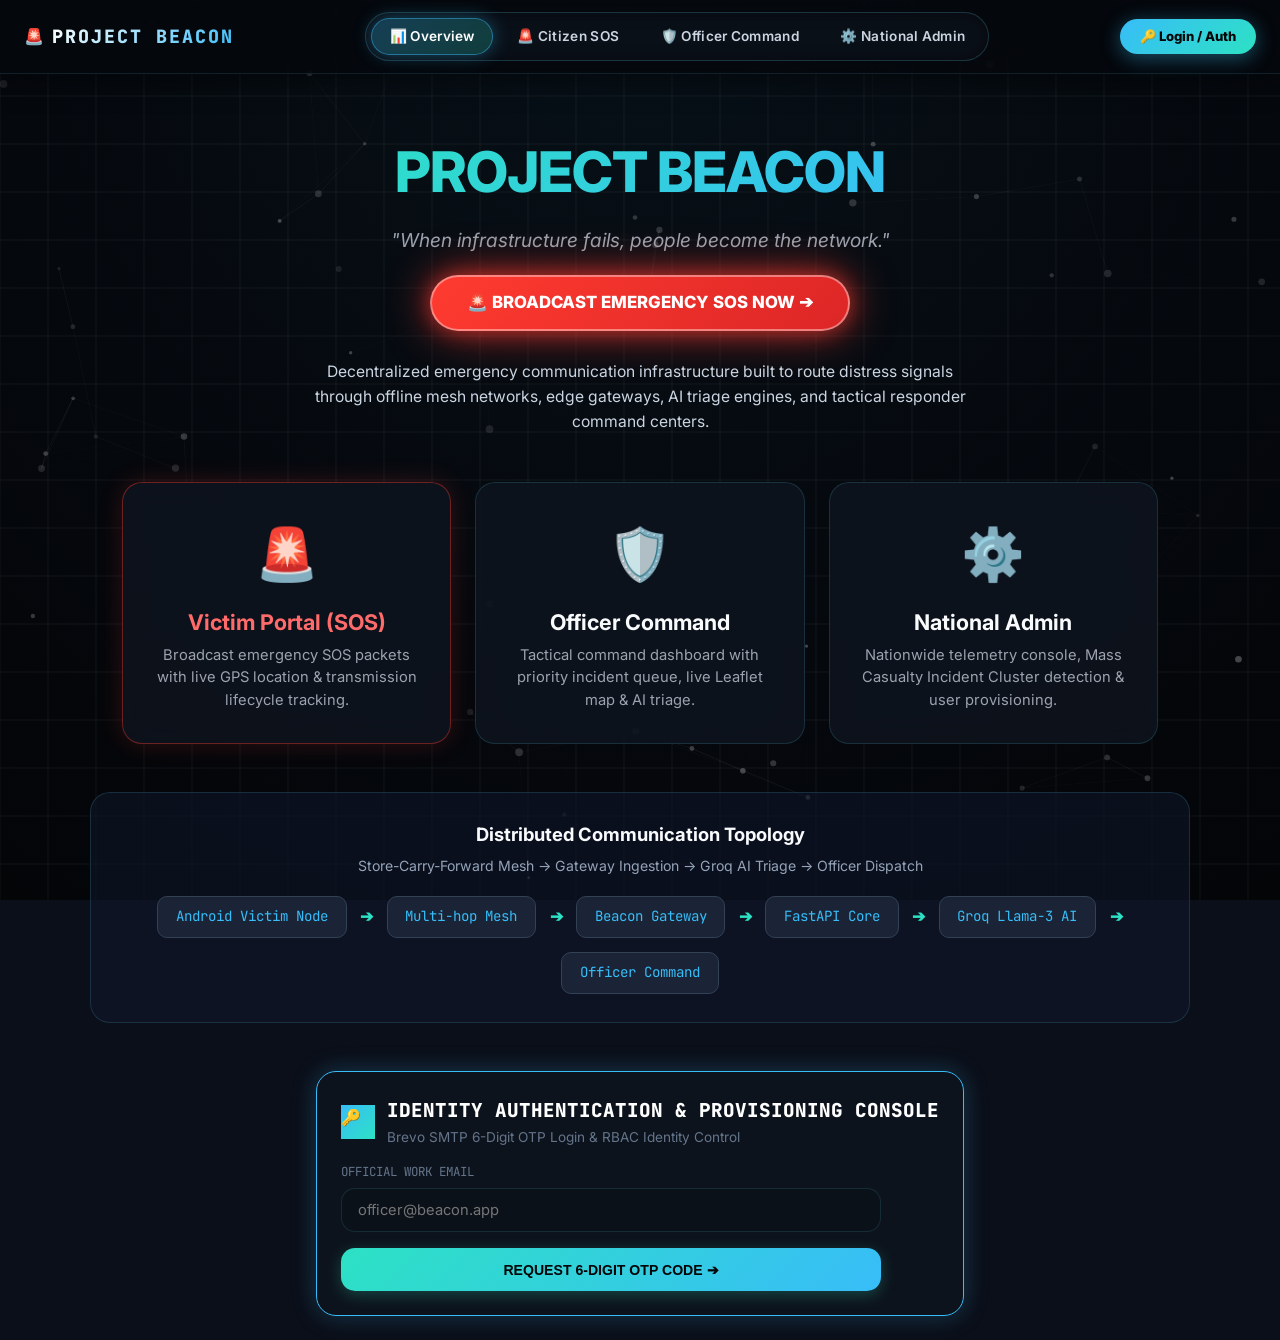
==== frontend/index.html @ 0e911824 "refactor: full repo restructure — backend/, frontend/, docs/ Complete professional reorganization of" ====
<!DOCTYPE html>
<html lang="en">
<head>
    <meta charset="UTF-8">
    <meta name="viewport" content="width=device-width, initial-scale=1.0">
    <title>Project Beacon | Emergency Communication Fabric</title>
    <link href="https://fonts.googleapis.com/css2?family=Inter:wght@300;400;500;600;700&family=JetBrains+Mono:wght@400;700&display=swap" rel="stylesheet">
    <link rel="icon" href="data:image/svg+xml,<svg xmlns='http://www.w3.org/2000/svg' viewBox='0 0 100 100'><text y='.9em' font-size='90'>🚨</text></svg>">
    <link rel="stylesheet" href="css/index.css?v=3.0">
    <link rel="stylesheet" href="/static/css/index.css?v=3.0">
    <style>
        body { font-family: 'Inter', sans-serif; background-color: #0b0f19; color: #f3f4f6; margin: 0; padding: 0; min-height: 100vh; display: flex; flex-direction: column; }
        .hero { text-align: center; padding: 3.5rem 1rem 1.5rem; max-width: 880px; margin: 0 auto; position: relative; z-index: 1; }
        .hero h1 { font-size: 3.5rem; font-weight: 800; background: linear-gradient(135deg, #2de1c4 0%, #38bdf8 100%); -webkit-background-clip: text; -webkit-text-fill-color: transparent; margin-bottom: 0.75rem; letter-spacing: -1px; }
        .tagline { font-size: 1.2rem; color: #9ca3af; font-style: italic; margin-bottom: 1.25rem; }
        
        .portal-grid { display: grid; grid-template-columns: repeat(auto-fit, minmax(280px, 1fr)); gap: 1.5rem; max-width: 1100px; margin: 0 auto; padding: 1.5rem 2rem; width: 90%; position: relative; z-index: 1; }
        
        .portal-card { background: rgba(15, 22, 32, 0.75); border: 1px solid rgba(100, 220, 255, 0.15); backdrop-filter: blur(16px); border-radius: 20px; padding: 2rem; text-decoration: none; color: inherit; transition: all 0.3s cubic-bezier(0.16, 1, 0.3, 1); display: flex; flex-direction: column; align-items: center; text-align: center; }
        .portal-card:hover { transform: translateY(-6px); border-color: #38bdf8; box-shadow: 0 12px 35px rgba(56, 189, 248, 0.2); }
        .portal-icon { font-size: 3.2rem; margin-bottom: 0.85rem; }
        .portal-title { font-size: 1.35rem; font-weight: 700; color: #f9fafb; margin-bottom: 0.4rem; }
        .portal-desc { font-size: 0.92rem; color: #9ca3af; line-height: 1.5; }
        
        .tech-money-shot { max-width: 1100px; margin: 1.5rem auto; padding: 1.75rem 2rem; background: rgba(15, 23, 42, 0.6); border: 1px solid rgba(100, 220, 255, 0.15); border-radius: 20px; width: 90%; text-align: center; position: relative; z-index: 1; }
        .flow-diagram { display: flex; flex-wrap: wrap; justify-content: center; align-items: center; gap: 0.85rem; margin-top: 1.25rem; font-family: 'JetBrains Mono', monospace; }
        .flow-node { background: rgba(30, 41, 59, 0.8); padding: 0.6rem 1.1rem; border-radius: 10px; border: 1px solid #334155; font-size: 0.88rem; color: #38bdf8; }
        .flow-arrow { color: #2de1c4; font-weight: bold; }
    </style>
</head>
<body>

    <!-- Enterprise Top Navigation Bar with Fancy Glassmorphic Pill Tabs -->
    <nav class="beacon-navbar">
        <a href="index.html" class="beacon-brand">
            <div class="beacon-logo-icon">🚨</div>
            <span class="beacon-brand-name">PROJECT BEACON</span>
        </a>

        <div class="beacon-nav-links">
            <a href="index.html" class="beacon-nav-item active">📊 Overview</a>
            <a href="victim.html" class="beacon-nav-item">🚨 Citizen SOS</a>
            <a href="officer.html" class="beacon-nav-item">🛡️ Officer Command</a>
            <a href="admin.html" class="beacon-nav-item">⚙️ National Admin</a>
        </div>

        <div>
            <a href="#authSection" id="navAuthBtn" class="btn-auth-blue" onclick="scrollToAuthSection()">
                🔑 Login / Auth
            </a>
        </div>
    </nav>

    <div class="hero">
        <h1>PROJECT BEACON</h1>
        <div class="tagline">"When infrastructure fails, people become the network."</div>

        <!-- Prominent Red Glowing Emergency SOS Shortcut Button -->
        <div style="margin: 1.25rem 0 1.75rem;">
            <a href="victim.html" class="btn-danger" style="padding: 0.85rem 2.2rem; font-size: 1.05rem; font-weight: 800; border-radius: 9999px; text-decoration: none; display: inline-flex; align-items: center; gap: 0.6rem; box-shadow: 0 0 45px rgba(255, 59, 48, 0.7), 0 0 20px rgba(255, 59, 48, 0.5); border: 2px solid rgba(255,255,255,0.4);">
                🚨 BROADCAST EMERGENCY SOS NOW ➔
            </a>
        </div>

        <p style="color: #cbd5e1; max-width: 680px; margin: 0 auto; line-height: 1.6; font-size: 0.98rem;">
            Decentralized emergency communication infrastructure built to route distress signals through offline mesh networks, edge gateways, AI triage engines, and tactical responder command centers.
        </p>
    </div>

    <div class="portal-grid">
        <a href="victim.html" class="portal-card" style="border-color: rgba(255,59,48,0.4); box-shadow: 0 0 25px rgba(255,59,48,0.18);">
            <div class="portal-icon">🚨</div>
            <div class="portal-title" style="color: #ff6b6b;">Victim Portal (SOS)</div>
            <div class="portal-desc">Broadcast emergency SOS packets with live GPS location & transmission lifecycle tracking.</div>
        </a>

        <a href="officer.html" class="portal-card">
            <div class="portal-icon">🛡️</div>
            <div class="portal-title">Officer Command</div>
            <div class="portal-desc">Tactical command dashboard with priority incident queue, live Leaflet map & AI triage.</div>
        </a>

        <a href="admin.html" class="portal-card">
            <div class="portal-icon">⚙️</div>
            <div class="portal-title">National Admin</div>
            <div class="portal-desc">Nationwide telemetry console, Mass Casualty Incident Cluster detection & user provisioning.</div>
        </a>
    </div>

    <div class="tech-money-shot">
        <h3 style="color: #f8fafc; margin-bottom: 0.4rem; font-size: 1.15rem;">Distributed Communication Topology</h3>
        <p style="color: #94a3b8; font-size: 0.88rem;">Store-Carry-Forward Mesh → Gateway Ingestion → Groq AI Triage → Officer Dispatch</p>
        <div class="flow-diagram">
            <div class="flow-node">Android Victim Node</div>
            <div class="flow-arrow">➔</div>
            <div class="flow-node">Multi-hop Mesh</div>
            <div class="flow-arrow">➔</div>
            <div class="flow-node">Beacon Gateway</div>
            <div class="flow-arrow">➔</div>
            <div class="flow-node">FastAPI Core</div>
            <div class="flow-arrow">➔</div>
            <div class="flow-node">Groq Llama-3 AI</div>
            <div class="flow-arrow">➔</div>
            <div class="flow-node">Officer Command</div>
        </div>
    </div>

    <!-- Dedicated Bottom Authentication Console -->
    <div class="app-container" style="padding-top: 0;">
        <div id="authSection" class="glass-panel" style="margin-top: 1.5rem; border-color: var(--color-cyan); box-shadow: var(--glow-medium);">
            <div style="display: flex; align-items: center; gap: 0.75rem; margin-bottom: 1rem;">
                <div class="beacon-logo-icon" style="width: 34px; height: 34px; font-size: 1rem; background: linear-gradient(135deg, var(--color-cyan), var(--color-green));">🔑</div>
                <div>
                    <h3 style="font-size: 1.2rem; font-weight: 800; font-family: var(--font-mono); color: var(--text-primary); margin: 0;">
                        IDENTITY AUTHENTICATION & PROVISIONING CONSOLE
                    </h3>
                    <p style="color: var(--text-muted); font-size: 0.85rem; margin-top: 2px;">
                        Brevo SMTP 6-Digit OTP Login & RBAC Identity Control
                    </p>
                </div>
            </div>

            <!-- STEP 1: Email Form -->
            <div id="authBottomStepEmail" style="max-width: 540px;">
                <div style="margin-bottom: 1rem;">
                    <label style="display: block; font-size: 0.78rem; font-family: var(--font-mono); color: var(--text-muted); margin-bottom: 0.4rem; text-transform: uppercase;">
                        OFFICIAL WORK EMAIL
                    </label>
                    <input type="email" id="authBottomEmailInput" class="beacon-input" placeholder="officer@beacon.app" />
                </div>

                <button id="btnBottomSendOtp" onclick="handleBottomSendOtp()" class="btn-primary" style="padding: 0.85rem 1.5rem; width: 100%;">
                    REQUEST 6-DIGIT OTP CODE ➔
                </button>
                <div id="authBottomEmailMsg" style="font-size: 0.82rem; text-align: center; margin-top: 0.85rem; color: var(--color-cyan); display: none;"></div>
            </div>

            <!-- STEP 2: 6-Digit OTP Grid -->
            <div id="authBottomStepOtp" style="max-width: 540px; display: none;">
                <p style="color: var(--text-secondary); font-size: 0.88rem; margin-bottom: 0.5rem;">
                    Enter 6-digit verification code sent to <strong id="authBottomTargetEmail" style="color: var(--color-cyan);"></strong>.
                </p>
                <p style="font-family: var(--font-mono); font-size: 0.78rem; color: var(--color-orange); margin-bottom: 1rem;">
                    ⏱️ CODE EXPIRES IN: <span id="authBottomTimer">05:00</span>
                </p>

                <div class="otp-box-grid">
                    <input type="text" maxlength="1" class="otp-digit-input-bottom" data-index="0" />
                    <input type="text" maxlength="1" class="otp-digit-input-bottom" data-index="1" />
                    <input type="text" maxlength="1" class="otp-digit-input-bottom" data-index="2" />
                    <input type="text" maxlength="1" class="otp-digit-input-bottom" data-index="3" />
                    <input type="text" maxlength="1" class="otp-digit-input-bottom" data-index="4" />
                    <input type="text" maxlength="1" class="otp-digit-input-bottom" data-index="5" />
                </div>

                <button id="btnBottomVerifyOtp" onclick="handleBottomVerifyOtp()" class="btn-primary" style="padding: 0.85rem 1.5rem; width: 100%;">
                    VERIFY & AUTHENTICATE ➔
                </button>
                <div id="authBottomOtpMsg" style="font-size: 0.82rem; text-align: center; margin-top: 0.85rem; color: var(--color-red); display: none;"></div>
            </div>
        </div>
    </div>

    <script src="js/mesh-bg.js?v=3.0"></script>
    <script src="/static/js/mesh-bg.js?v=3.0"></script>
    <script src="js/auth-modal.js?v=3.0"></script>
    <script src="/static/js/auth-modal.js?v=3.0"></script>
</body>
</html>
---- frontend/css/index.css ----
/* ==========================================================================
   PROJECT BEACON — Enterprise Design System & Interactive Theme Engine
   Features: Particle Splatter & Shockwave Energy Transition Engine,
   Glassmorphic Nav Pills, De-cluttered Layout System, 8pt Spacing,
   Intense Vector Grid Glow, Physical SOS Reactivity.
   ========================================================================== */

@import url('https://fonts.googleapis.com/css2?family=Inter:wght@300;400;500;600;700;800&family=JetBrains+Mono:ital,wght@0,400;0,600;0,700;1,400&display=swap');

:root {
  /* 8pt Spacing System Tokens */
  --space-micro: 4px;
  --space-gap: 8px;
  --space-padding-sm: 12px;
  --space-padding: 16px;
  --space-section: 24px;
  --space-major: 32px;
  --space-hero: 48px;

  /* 3 Visual Layers */
  --bg-gradient-top: #071118;
  --bg-gradient-center: #05080d;
  --bg-gradient-bottom: #030507;
  
  --surface-base: rgba(15, 22, 30, 0.75);
  --surface-hover: rgba(22, 32, 45, 0.85);
  --surface-active: rgba(30, 44, 62, 0.9);
  --surface-input: rgba(12, 18, 26, 0.7);

  /* Borders & Dividers */
  --border-subtle: rgba(100, 220, 255, 0.12);
  --border-active: rgba(0, 255, 200, 0.35);

  /* Colors */
  --color-cyan: #38bdf8;
  --color-green: #2de1c4;
  --color-orange: #f59e0b;
  --color-red: #ff3b30;
  --color-red-dark: #dc2626;
  --text-primary: #ffffff;
  --text-secondary: #cbd5e1;
  --text-muted: #64748b;

  /* Glow Tokens */
  --glow-subtle: 0 0 16px rgba(45, 225, 196, 0.15);
  --glow-medium: 0 0 24px rgba(56, 189, 248, 0.25);
  --glow-strong: 0 0 60px rgba(255, 59, 48, 0.6);

  /* Easing */
  --ease-micro: 120ms cubic-bezier(0.4, 0, 0.2, 1);
  --ease-button: 180ms cubic-bezier(0.34, 1.56, 0.64, 1);
  --ease-card: 280ms cubic-bezier(0.16, 1, 0.3, 1);

  /* Radii */
  --radius-sm: 8px;
  --radius-md: 14px;
  --radius-lg: 20px;
  --radius-full: 9999px;
  
  --font-sans: 'Inter', system-ui, -apple-system, sans-serif;
  --font-mono: 'JetBrains Mono', monospace;
}

*, *::before, *::after {
  box-sizing: border-box;
  margin: 0;
  padding: 0;
}

html {
  scroll-behavior: smooth;
}

body {
  font-family: var(--font-sans);
  background: radial-gradient(circle at 50% 0%, var(--bg-gradient-top) 0%, var(--bg-gradient-center) 60%, var(--bg-gradient-bottom) 100%);
  color: var(--text-primary);
  min-height: 100vh;
  line-height: 1.5;
  overflow-x: hidden;
  background-attachment: fixed;
}

/* Faint Tactical Canvas Background */
#meshBgCanvas {
  position: fixed;
  top: 0; left: 0; width: 100vw; height: 100vh;
  pointer-events: none;
  z-index: 0;
  opacity: 0.85;
}

/* PARTICLE SPLATTER TRANSITION CANVAS OVERLAY */
#splatterCanvas {
  position: fixed;
  top: 0;
  left: 0;
  width: 100vw;
  height: 100vh;
  pointer-events: none;
  z-index: 999999;
}

/* FANCY GLASSMOPHIC TOP NAVIGATION BAR & PILL TABS */
.beacon-navbar {
  position: sticky;
  top: 0;
  z-index: 100;
  background: rgba(5, 8, 12, 0.85);
  backdrop-filter: blur(20px);
  -webkit-backdrop-filter: blur(20px);
  border-bottom: 1px solid var(--border-subtle);
  padding: 0.75rem var(--space-section);
  display: flex;
  justify-content: space-between;
  align-items: center;
  box-shadow: 0 4px 30px rgba(0, 0, 0, 0.5);
}

.beacon-brand {
  display: flex;
  align-items: center;
  gap: var(--space-gap);
  text-decoration: none;
}

.beacon-brand-name {
  font-family: var(--font-mono);
  font-size: 1.15rem;
  font-weight: 800;
  letter-spacing: 2px;
  background: linear-gradient(135deg, #ffffff 0%, var(--color-cyan) 100%);
  -webkit-background-clip: text;
  -webkit-text-fill-color: transparent;
}

/* Fancy Pill Container for Navigation Tabs */
.beacon-nav-links {
  display: flex;
  align-items: center;
  gap: 0.4rem;
  background: rgba(15, 22, 32, 0.65);
  padding: 5px;
  border-radius: var(--radius-full);
  border: 1px solid rgba(100, 220, 255, 0.18);
  box-shadow: inset 0 0 15px rgba(0, 0, 0, 0.4);
}

.beacon-nav-item {
  color: var(--text-secondary);
  text-decoration: none;
  font-size: 0.85rem;
  font-weight: 600;
  padding: 0.45rem 1.1rem;
  border-radius: var(--radius-full);
  transition: all 0.2s cubic-bezier(0.34, 1.56, 0.64, 1);
  display: flex;
  align-items: center;
  gap: 0.45rem;
  letter-spacing: 0.3px;
}

.beacon-nav-item:hover {
  color: var(--color-cyan);
  background: rgba(56, 189, 248, 0.12);
  transform: translateY(-1px);
}

.beacon-nav-item.active {
  color: #ffffff;
  background: linear-gradient(135deg, rgba(56, 189, 248, 0.28) 0%, rgba(45, 225, 196, 0.22) 100%);
  border: 1px solid rgba(56, 189, 248, 0.45);
  box-shadow: 0 0 18px rgba(56, 189, 248, 0.35);
}

/* Top Right Blue Auth Button */
.btn-auth-blue {
  background: linear-gradient(135deg, var(--color-cyan) 0%, var(--color-green) 100%) !important;
  color: var(--bg-gradient-bottom) !important;
  border: none !important;
  padding: 0.5rem 1.25rem !important;
  border-radius: var(--radius-full) !important;
  font-weight: 800 !important;
  font-size: 0.82rem !important;
  cursor: pointer !important;
  box-shadow: 0 4px 20px rgba(56, 189, 248, 0.4) !important;
  transition: transform var(--ease-button), box-shadow var(--ease-button) !important;
  display: inline-flex !important;
  align-items: center !important;
  justify-content: center !important;
  text-decoration: none !important;
}

.btn-auth-blue:hover {
  transform: translateY(-2px) !important;
  box-shadow: 0 8px 28px rgba(56, 189, 248, 0.6) !important;
}

/* Layout Containers */
.app-container {
  position: relative;
  z-index: 1;
  max-width: 1200px;
  margin: 0 auto;
  padding: var(--space-section) var(--space-padding);
}

/* De-cluttered Glassmorphic Panels */
.glass-panel {
  background: var(--surface-base);
  backdrop-filter: blur(16px);
  -webkit-backdrop-filter: blur(16px);
  border: 1px solid var(--border-subtle);
  border-radius: var(--radius-lg);
  padding: var(--space-section);
  box-shadow: var(--glow-subtle);
  transition: border-color var(--ease-card), box-shadow var(--ease-card), transform var(--ease-card);
}

/* MASSIVE GIANT GLOWING RED SOS BUTTON & LIVE SONAR RINGS */
.sos-trigger-container {
  display: flex;
  justify-content: center;
  align-items: center;
  margin: 1.5rem 0;
  position: relative;
}

.sos-button-wrapper {
  position: relative;
  width: 340px;
  height: 340px;
  display: flex;
  align-items: center;
  justify-content: center;
}

.sos-sonar-ring {
  position: absolute;
  top: 50%;
  left: 50%;
  transform: translate(-50%, -50%);
  width: 260px;
  height: 260px;
  border-radius: 50%;
  border: 2px solid rgba(255, 59, 48, 0.7);
  box-shadow: 0 0 25px rgba(255, 59, 48, 0.5);
  pointer-events: none;
  z-index: 1;
  animation: sonarPulse 3s cubic-bezier(0.215, 0.61, 0.355, 1) infinite;
}

.sos-sonar-ring:nth-child(2) {
  animation-delay: 1.5s;
}

@keyframes sonarPulse {
  0% {
    width: 260px;
    height: 260px;
    opacity: 0.9;
    border-color: rgba(255, 59, 48, 0.9);
  }
  50% {
    opacity: 0.5;
    border-color: rgba(255, 82, 82, 0.6);
  }
  100% {
    width: 400px;
    height: 400px;
    opacity: 0;
    border-color: rgba(255, 59, 48, 0);
  }
}

@keyframes sosBtnBreathingGlow {
  0% {
    box-shadow: 0 0 50px rgba(255, 59, 48, 0.75), 0 0 25px rgba(255, 59, 48, 0.5), inset 0 0 25px rgba(255, 255, 255, 0.4);
    transform: scale(1);
  }
  50% {
    box-shadow: 0 0 100px rgba(255, 59, 48, 1), 0 0 50px rgba(255, 59, 48, 0.8), inset 0 0 40px rgba(255, 255, 255, 0.7);
    transform: scale(1.04);
  }
  100% {
    box-shadow: 0 0 50px rgba(255, 59, 48, 0.75), 0 0 25px rgba(255, 59, 48, 0.5), inset 0 0 25px rgba(255, 255, 255, 0.4);
    transform: scale(1);
  }
}

.sos-primary-btn {
  width: 260px !important;
  height: 260px !important;
  border-radius: 50% !important;
  background: radial-gradient(circle at 35% 35%, #ff5252 0%, #ff3b30 50%, #b91c1c 100%) !important;
  border: 6px solid #ffffff !important;
  color: #ffffff !important;
  font-family: var(--font-sans) !important;
  font-size: 3.5rem !important;
  font-weight: 900 !important;
  letter-spacing: 3px !important;
  cursor: pointer !important;
  box-shadow: 0 0 80px rgba(255, 59, 48, 0.8), inset 0 0 25px rgba(255, 255, 255, 0.4) !important;
  display: flex !important;
  flex-direction: column !important;
  align-items: center !important;
  justify-content: center !important;
  user-select: none !important;
  -webkit-user-select: none !important;
  outline: none !important;
  z-index: 10 !important;
  position: relative !important;
  animation: sosBtnBreathingGlow 2.5s ease-in-out infinite !important;
  transition: transform 0.15s cubic-bezier(0.34, 1.56, 0.64, 1) !important;
}

.sos-primary-btn:active, .sos-primary-btn.holding {
  transform: scale(0.95) !important;
  box-shadow: 0 0 120px rgba(255, 59, 48, 1), inset 0 0 45px rgba(255, 255, 255, 0.8) !important;
}

.sos-progress-svg {
  position: absolute;
  top: 10px;
  left: 10px;
  width: 320px;
  height: 320px;
  transform: rotate(-90deg);
  pointer-events: none;
  z-index: 5;
}

.sos-progress-bg {
  fill: none;
  stroke: rgba(255, 59, 48, 0.15);
  stroke-width: 8;
}

.sos-progress-fill {
  fill: none;
  stroke: #ff3b30;
  stroke-width: 10;
  stroke-linecap: round;
  stroke-dasharray: 942;
  stroke-dashoffset: 942;
  transition: stroke-dashoffset 0.03s linear;
  filter: drop-shadow(0 0 8px #ff3b30);
}

/* Bottom Auth 6-Digit Grid */
.otp-box-grid {
  display: flex;
  gap: var(--space-gap);
  margin: 1rem 0;
}

.otp-digit-input-bottom {
  width: 48px;
  height: 56px;
  text-align: center;
  font-family: var(--font-mono);
  font-size: 1.5rem;
  font-weight: 800;
  background: var(--surface-input);
  border: 1px solid var(--border-subtle);
  border-radius: var(--radius-md);
  color: var(--color-cyan);
  outline: none;
  transition: border-color var(--ease-micro), box-shadow var(--ease-micro);
}

.otp-digit-input-bottom:focus {
  border-color: var(--color-green);
  box-shadow: 0 0 15px rgba(45, 225, 196, 0.3);
}

/* Inputs & Form Controls */
.beacon-input {
  width: 100%;
  background: var(--surface-input);
  border: 1px solid var(--border-subtle);
  border-radius: var(--radius-md);
  color: var(--text-primary);
  padding: var(--space-padding-sm) var(--space-padding);
  font-family: var(--font-sans);
  font-size: 0.92rem;
  outline: none;
  transition: border-color var(--ease-micro), box-shadow var(--ease-micro);
}

.beacon-input:focus {
  border-color: var(--color-cyan);
  box-shadow: 0 0 15px rgba(56, 189, 248, 0.2);
}

/* Buttons */
.btn-primary {
  background: linear-gradient(135deg, var(--color-green) 0%, var(--color-cyan) 100%);
  color: var(--bg-gradient-bottom);
  border: none;
  padding: var(--space-padding-sm) var(--space-padding);
  border-radius: var(--radius-md);
  font-weight: 700;
  font-size: 0.88rem;
  cursor: pointer;
  transition: transform var(--ease-button), box-shadow var(--ease-button);
  box-shadow: 0 4px 15px rgba(45, 225, 196, 0.25);
  display: inline-flex;
  align-items: center;
  justify-content: center;
  gap: var(--space-gap);
  text-decoration: none;
}

.btn-primary:hover {
  transform: translateY(-2px);
  box-shadow: 0 8px 25px rgba(45, 225, 196, 0.4);
}

.btn-danger {
  background: linear-gradient(135deg, var(--color-red) 0%, var(--color-red-dark) 100%);
  color: #ffffff;
  border: none;
  padding: var(--space-padding-sm) var(--space-padding);
  border-radius: var(--radius-md);
  font-weight: 700;
  font-size: 0.88rem;
  cursor: pointer;
  transition: transform var(--ease-button), box-shadow var(--ease-button);
  box-shadow: 0 4px 15px rgba(255, 59, 48, 0.35);
  display: inline-flex;
  align-items: center;
  justify-content: center;
  gap: var(--space-gap);
  text-decoration: none;
}

.btn-danger:hover {
  transform: translateY(-2px);
  box-shadow: 0 8px 25px rgba(255, 59, 48, 0.6);
}
---- static/css/index.css ----
/* ==========================================================================
   PROJECT BEACON — Enterprise Design System & Interactive Theme Engine
   Features: Particle Splatter & Shockwave Energy Transition Engine,
   Glassmorphic Nav Pills, De-cluttered Layout System, 8pt Spacing,
   Intense Vector Grid Glow, Physical SOS Reactivity.
   ========================================================================== */

@import url('https://fonts.googleapis.com/css2?family=Inter:wght@300;400;500;600;700;800&family=JetBrains+Mono:ital,wght@0,400;0,600;0,700;1,400&display=swap');

:root {
  /* 8pt Spacing System Tokens */
  --space-micro: 4px;
  --space-gap: 8px;
  --space-padding-sm: 12px;
  --space-padding: 16px;
  --space-section: 24px;
  --space-major: 32px;
  --space-hero: 48px;

  /* 3 Visual Layers */
  --bg-gradient-top: #071118;
  --bg-gradient-center: #05080d;
  --bg-gradient-bottom: #030507;
  
  --surface-base: rgba(15, 22, 30, 0.75);
  --surface-hover: rgba(22, 32, 45, 0.85);
  --surface-active: rgba(30, 44, 62, 0.9);
  --surface-input: rgba(12, 18, 26, 0.7);

  /* Borders & Dividers */
  --border-subtle: rgba(100, 220, 255, 0.12);
  --border-active: rgba(0, 255, 200, 0.35);

  /* Colors */
  --color-cyan: #38bdf8;
  --color-green: #2de1c4;
  --color-orange: #f59e0b;
  --color-red: #ff3b30;
  --color-red-dark: #dc2626;
  --text-primary: #ffffff;
  --text-secondary: #cbd5e1;
  --text-muted: #64748b;

  /* Glow Tokens */
  --glow-subtle: 0 0 16px rgba(45, 225, 196, 0.15);
  --glow-medium: 0 0 24px rgba(56, 189, 248, 0.25);
  --glow-strong: 0 0 60px rgba(255, 59, 48, 0.6);

  /* Easing */
  --ease-micro: 120ms cubic-bezier(0.4, 0, 0.2, 1);
  --ease-button: 180ms cubic-bezier(0.34, 1.56, 0.64, 1);
  --ease-card: 280ms cubic-bezier(0.16, 1, 0.3, 1);

  /* Radii */
  --radius-sm: 8px;
  --radius-md: 14px;
  --radius-lg: 20px;
  --radius-full: 9999px;
  
  --font-sans: 'Inter', system-ui, -apple-system, sans-serif;
  --font-mono: 'JetBrains Mono', monospace;
}

*, *::before, *::after {
  box-sizing: border-box;
  margin: 0;
  padding: 0;
}

html {
  scroll-behavior: smooth;
}

body {
  font-family: var(--font-sans);
  background: radial-gradient(circle at 50% 0%, var(--bg-gradient-top) 0%, var(--bg-gradient-center) 60%, var(--bg-gradient-bottom) 100%);
  color: var(--text-primary);
  min-height: 100vh;
  line-height: 1.5;
  overflow-x: hidden;
  background-attachment: fixed;
}

/* Faint Tactical Canvas Background */
#meshBgCanvas {
  position: fixed;
  top: 0; left: 0; width: 100vw; height: 100vh;
  pointer-events: none;
  z-index: 0;
  opacity: 0.85;
}

/* PARTICLE SPLATTER TRANSITION CANVAS OVERLAY */
#splatterCanvas {
  position: fixed;
  top: 0;
  left: 0;
  width: 100vw;
  height: 100vh;
  pointer-events: none;
  z-index: 999999;
}

/* FANCY GLASSMOPHIC TOP NAVIGATION BAR & PILL TABS */
.beacon-navbar {
  position: sticky;
  top: 0;
  z-index: 100;
  background: rgba(5, 8, 12, 0.85);
  backdrop-filter: blur(20px);
  -webkit-backdrop-filter: blur(20px);
  border-bottom: 1px solid var(--border-subtle);
  padding: 0.75rem var(--space-section);
  display: flex;
  justify-content: space-between;
  align-items: center;
  box-shadow: 0 4px 30px rgba(0, 0, 0, 0.5);
}

.beacon-brand {
  display: flex;
  align-items: center;
  gap: var(--space-gap);
  text-decoration: none;
}

.beacon-brand-name {
  font-family: var(--font-mono);
  font-size: 1.15rem;
  font-weight: 800;
  letter-spacing: 2px;
  background: linear-gradient(135deg, #ffffff 0%, var(--color-cyan) 100%);
  -webkit-background-clip: text;
  -webkit-text-fill-color: transparent;
}

/* Fancy Pill Container for Navigation Tabs */
.beacon-nav-links {
  display: flex;
  align-items: center;
  gap: 0.4rem;
  background: rgba(15, 22, 32, 0.65);
  padding: 5px;
  border-radius: var(--radius-full);
  border: 1px solid rgba(100, 220, 255, 0.18);
  box-shadow: inset 0 0 15px rgba(0, 0, 0, 0.4);
}

.beacon-nav-item {
  color: var(--text-secondary);
  text-decoration: none;
  font-size: 0.85rem;
  font-weight: 600;
  padding: 0.45rem 1.1rem;
  border-radius: var(--radius-full);
  transition: all 0.2s cubic-bezier(0.34, 1.56, 0.64, 1);
  display: flex;
  align-items: center;
  gap: 0.45rem;
  letter-spacing: 0.3px;
}

.beacon-nav-item:hover {
  color: var(--color-cyan);
  background: rgba(56, 189, 248, 0.12);
  transform: translateY(-1px);
}

.beacon-nav-item.active {
  color: #ffffff;
  background: linear-gradient(135deg, rgba(56, 189, 248, 0.28) 0%, rgba(45, 225, 196, 0.22) 100%);
  border: 1px solid rgba(56, 189, 248, 0.45);
  box-shadow: 0 0 18px rgba(56, 189, 248, 0.35);
}

/* Top Right Blue Auth Button */
.btn-auth-blue {
  background: linear-gradient(135deg, var(--color-cyan) 0%, var(--color-green) 100%) !important;
  color: var(--bg-gradient-bottom) !important;
  border: none !important;
  padding: 0.5rem 1.25rem !important;
  border-radius: var(--radius-full) !important;
  font-weight: 800 !important;
  font-size: 0.82rem !important;
  cursor: pointer !important;
  box-shadow: 0 4px 20px rgba(56, 189, 248, 0.4) !important;
  transition: transform var(--ease-button), box-shadow var(--ease-button) !important;
  display: inline-flex !important;
  align-items: center !important;
  justify-content: center !important;
  text-decoration: none !important;
}

.btn-auth-blue:hover {
  transform: translateY(-2px) !important;
  box-shadow: 0 8px 28px rgba(56, 189, 248, 0.6) !important;
}

/* Layout Containers */
.app-container {
  position: relative;
  z-index: 1;
  max-width: 1200px;
  margin: 0 auto;
  padding: var(--space-section) var(--space-padding);
}

/* De-cluttered Glassmorphic Panels */
.glass-panel {
  background: var(--surface-base);
  backdrop-filter: blur(16px);
  -webkit-backdrop-filter: blur(16px);
  border: 1px solid var(--border-subtle);
  border-radius: var(--radius-lg);
  padding: var(--space-section);
  box-shadow: var(--glow-subtle);
  transition: border-color var(--ease-card), box-shadow var(--ease-card), transform var(--ease-card);
}

/* MASSIVE GIANT GLOWING RED SOS BUTTON & LIVE SONAR RINGS */
.sos-trigger-container {
  display: flex;
  justify-content: center;
  align-items: center;
  margin: 1.5rem 0;
  position: relative;
}

.sos-button-wrapper {
  position: relative;
  width: 340px;
  height: 340px;
  display: flex;
  align-items: center;
  justify-content: center;
}

.sos-sonar-ring {
  position: absolute;
  top: 50%;
  left: 50%;
  transform: translate(-50%, -50%);
  width: 260px;
  height: 260px;
  border-radius: 50%;
  border: 2px solid rgba(255, 59, 48, 0.7);
  box-shadow: 0 0 25px rgba(255, 59, 48, 0.5);
  pointer-events: none;
  z-index: 1;
  animation: sonarPulse 3s cubic-bezier(0.215, 0.61, 0.355, 1) infinite;
}

.sos-sonar-ring:nth-child(2) {
  animation-delay: 1.5s;
}

@keyframes sonarPulse {
  0% {
    width: 260px;
    height: 260px;
    opacity: 0.9;
    border-color: rgba(255, 59, 48, 0.9);
  }
  50% {
    opacity: 0.5;
    border-color: rgba(255, 82, 82, 0.6);
  }
  100% {
    width: 400px;
    height: 400px;
    opacity: 0;
    border-color: rgba(255, 59, 48, 0);
  }
}

@keyframes sosBtnBreathingGlow {
  0% {
    box-shadow: 0 0 50px rgba(255, 59, 48, 0.75), 0 0 25px rgba(255, 59, 48, 0.5), inset 0 0 25px rgba(255, 255, 255, 0.4);
    transform: scale(1);
  }
  50% {
    box-shadow: 0 0 100px rgba(255, 59, 48, 1), 0 0 50px rgba(255, 59, 48, 0.8), inset 0 0 40px rgba(255, 255, 255, 0.7);
    transform: scale(1.04);
  }
  100% {
    box-shadow: 0 0 50px rgba(255, 59, 48, 0.75), 0 0 25px rgba(255, 59, 48, 0.5), inset 0 0 25px rgba(255, 255, 255, 0.4);
    transform: scale(1);
  }
}

.sos-primary-btn {
  width: 260px !important;
  height: 260px !important;
  border-radius: 50% !important;
  background: radial-gradient(circle at 35% 35%, #ff5252 0%, #ff3b30 50%, #b91c1c 100%) !important;
  border: 6px solid #ffffff !important;
  color: #ffffff !important;
  font-family: var(--font-sans) !important;
  font-size: 3.5rem !important;
  font-weight: 900 !important;
  letter-spacing: 3px !important;
  cursor: pointer !important;
  box-shadow: 0 0 80px rgba(255, 59, 48, 0.8), inset 0 0 25px rgba(255, 255, 255, 0.4) !important;
  display: flex !important;
  flex-direction: column !important;
  align-items: center !important;
  justify-content: center !important;
  user-select: none !important;
  -webkit-user-select: none !important;
  outline: none !important;
  z-index: 10 !important;
  position: relative !important;
  animation: sosBtnBreathingGlow 2.5s ease-in-out infinite !important;
  transition: transform 0.15s cubic-bezier(0.34, 1.56, 0.64, 1) !important;
}

.sos-primary-btn:active, .sos-primary-btn.holding {
  transform: scale(0.95) !important;
  box-shadow: 0 0 120px rgba(255, 59, 48, 1), inset 0 0 45px rgba(255, 255, 255, 0.8) !important;
}

.sos-progress-svg {
  position: absolute;
  top: 10px;
  left: 10px;
  width: 320px;
  height: 320px;
  transform: rotate(-90deg);
  pointer-events: none;
  z-index: 5;
}

.sos-progress-bg {
  fill: none;
  stroke: rgba(255, 59, 48, 0.15);
  stroke-width: 8;
}

.sos-progress-fill {
  fill: none;
  stroke: #ff3b30;
  stroke-width: 10;
  stroke-linecap: round;
  stroke-dasharray: 942;
  stroke-dashoffset: 942;
  transition: stroke-dashoffset 0.03s linear;
  filter: drop-shadow(0 0 8px #ff3b30);
}

/* Bottom Auth 6-Digit Grid */
.otp-box-grid {
  display: flex;
  gap: var(--space-gap);
  margin: 1rem 0;
}

.otp-digit-input-bottom {
  width: 48px;
  height: 56px;
  text-align: center;
  font-family: var(--font-mono);
  font-size: 1.5rem;
  font-weight: 800;
  background: var(--surface-input);
  border: 1px solid var(--border-subtle);
  border-radius: var(--radius-md);
  color: var(--color-cyan);
  outline: none;
  transition: border-color var(--ease-micro), box-shadow var(--ease-micro);
}

.otp-digit-input-bottom:focus {
  border-color: var(--color-green);
  box-shadow: 0 0 15px rgba(45, 225, 196, 0.3);
}

/* Inputs & Form Controls */
.beacon-input {
  width: 100%;
  background: var(--surface-input);
  border: 1px solid var(--border-subtle);
  border-radius: var(--radius-md);
  color: var(--text-primary);
  padding: var(--space-padding-sm) var(--space-padding);
  font-family: var(--font-sans);
  font-size: 0.92rem;
  outline: none;
  transition: border-color var(--ease-micro), box-shadow var(--ease-micro);
}

.beacon-input:focus {
  border-color: var(--color-cyan);
  box-shadow: 0 0 15px rgba(56, 189, 248, 0.2);
}

/* Buttons */
.btn-primary {
  background: linear-gradient(135deg, var(--color-green) 0%, var(--color-cyan) 100%);
  color: var(--bg-gradient-bottom);
  border: none;
  padding: var(--space-padding-sm) var(--space-padding);
  border-radius: var(--radius-md);
  font-weight: 700;
  font-size: 0.88rem;
  cursor: pointer;
  transition: transform var(--ease-button), box-shadow var(--ease-button);
  box-shadow: 0 4px 15px rgba(45, 225, 196, 0.25);
  display: inline-flex;
  align-items: center;
  justify-content: center;
  gap: var(--space-gap);
  text-decoration: none;
}

.btn-primary:hover {
  transform: translateY(-2px);
  box-shadow: 0 8px 25px rgba(45, 225, 196, 0.4);
}

.btn-danger {
  background: linear-gradient(135deg, var(--color-red) 0%, var(--color-red-dark) 100%);
  color: #ffffff;
  border: none;
  padding: var(--space-padding-sm) var(--space-padding);
  border-radius: var(--radius-md);
  font-weight: 700;
  font-size: 0.88rem;
  cursor: pointer;
  transition: transform var(--ease-button), box-shadow var(--ease-button);
  box-shadow: 0 4px 15px rgba(255, 59, 48, 0.35);
  display: inline-flex;
  align-items: center;
  justify-content: center;
  gap: var(--space-gap);
  text-decoration: none;
}

.btn-danger:hover {
  transform: translateY(-2px);
  box-shadow: 0 8px 25px rgba(255, 59, 48, 0.6);
}

/* Dispatch Buttons */
.btn-dispatch {
    padding: 0.5rem 1rem;
    font-size: 0.85rem;
    font-weight: 600;
    border-radius: 6px;
    border: 1px solid rgba(56, 189, 248, 0.4);
    background: rgba(56, 189, 248, 0.1);
    color: #38bdf8;
    cursor: pointer;
    transition: all 0.2s ease;
    text-transform: uppercase;
    letter-spacing: 0.5px;
}
.btn-dispatch:hover {
    background: rgba(56, 189, 248, 0.2);
    box-shadow: 0 0 10px rgba(56, 189, 248, 0.3);
}
.btn-dispatch.btn-resolve {
    border-color: rgba(34, 197, 94, 0.5);
    background: rgba(34, 197, 94, 0.15);
    color: #4ade80;
}
.btn-dispatch.btn-resolve:hover {
    background: rgba(34, 197, 94, 0.25);
    box-shadow: 0 0 10px rgba(34, 197, 94, 0.3);
}
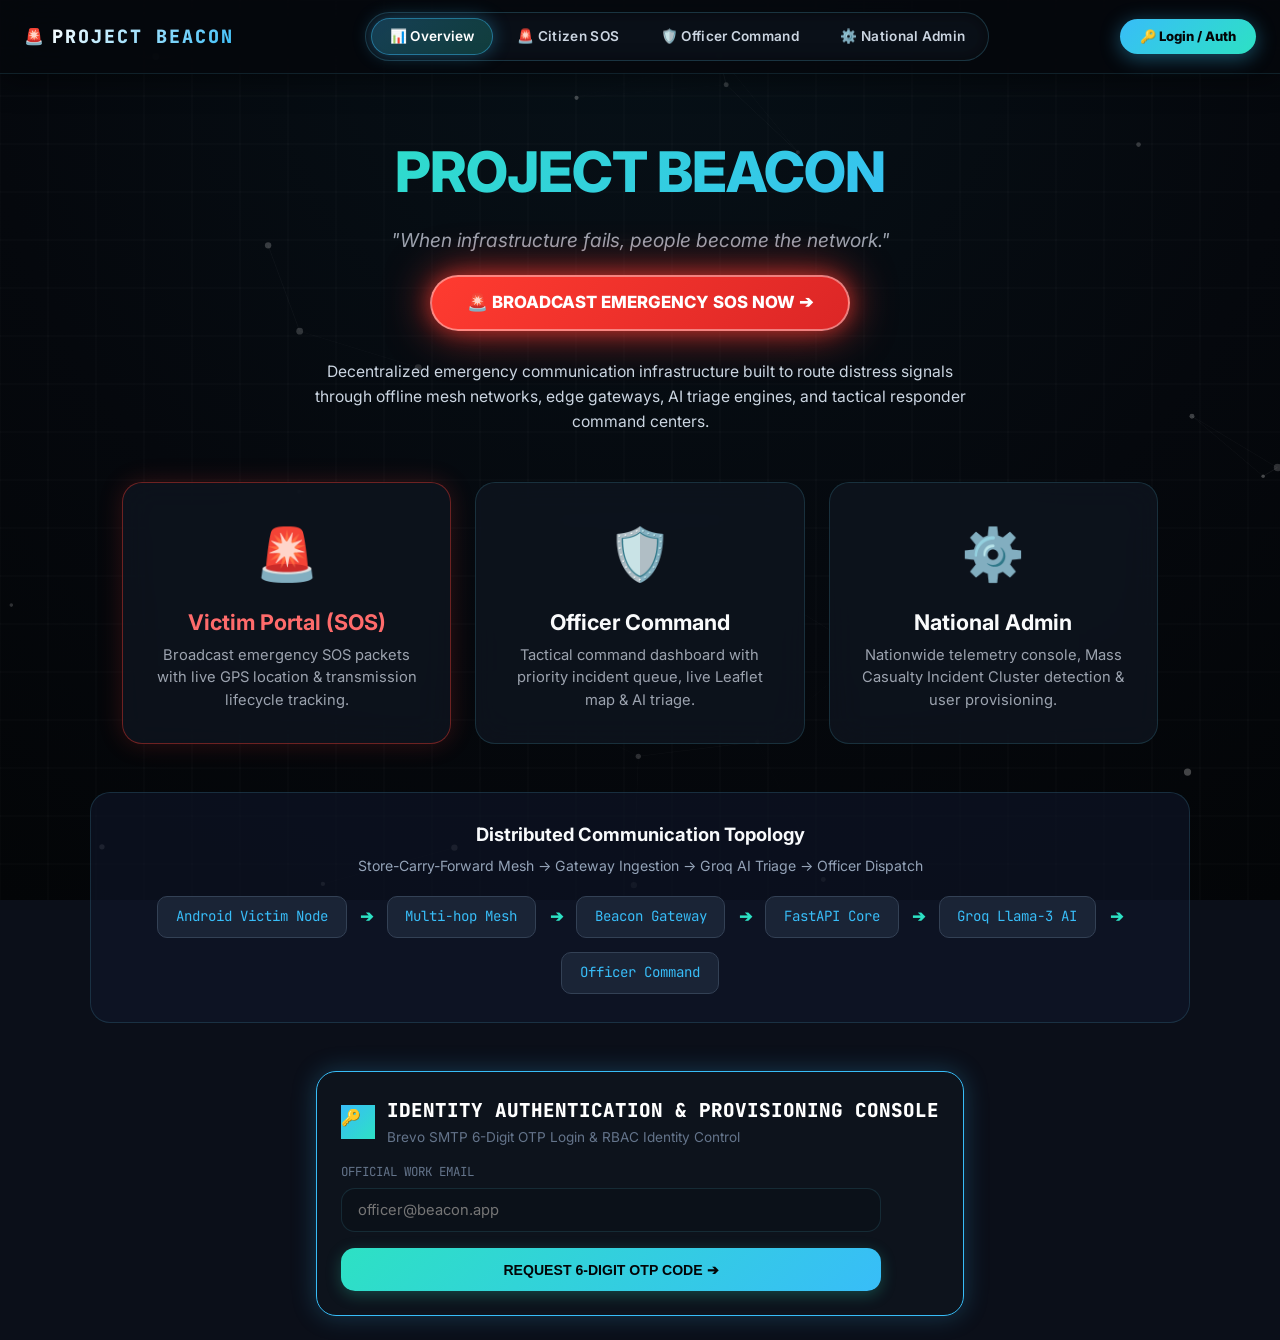
==== commit a7669ec7: "fix: change absolute asset paths to relative paths across all HTML files to resolve Vercel edge CDN " ====
--- a/frontend/index.html
+++ b/frontend/index.html
@@ -7,7 +7,6 @@
     <link href="https://fonts.googleapis.com/css2?family=Inter:wght@300;400;500;600;700&family=JetBrains+Mono:wght@400;700&display=swap" rel="stylesheet">
     <link rel="icon" href="data:image/svg+xml,<svg xmlns='http://www.w3.org/2000/svg' viewBox='0 0 100 100'><text y='.9em' font-size='90'>🚨</text></svg>">
     <link rel="stylesheet" href="css/index.css?v=3.0">
-    <link rel="stylesheet" href="/static/css/index.css?v=3.0">
     <style>
         body { font-family: 'Inter', sans-serif; background-color: #0b0f19; color: #f3f4f6; margin: 0; padding: 0; min-height: 100vh; display: flex; flex-direction: column; }
         .hero { text-align: center; padding: 3.5rem 1rem 1.5rem; max-width: 880px; margin: 0 auto; position: relative; z-index: 1; }
@@ -162,8 +161,6 @@
     </div>
 
     <script src="js/mesh-bg.js?v=3.0"></script>
-    <script src="/static/js/mesh-bg.js?v=3.0"></script>
     <script src="js/auth-modal.js?v=3.0"></script>
-    <script src="/static/js/auth-modal.js?v=3.0"></script>
-</body>
+    </body>
 </html>
